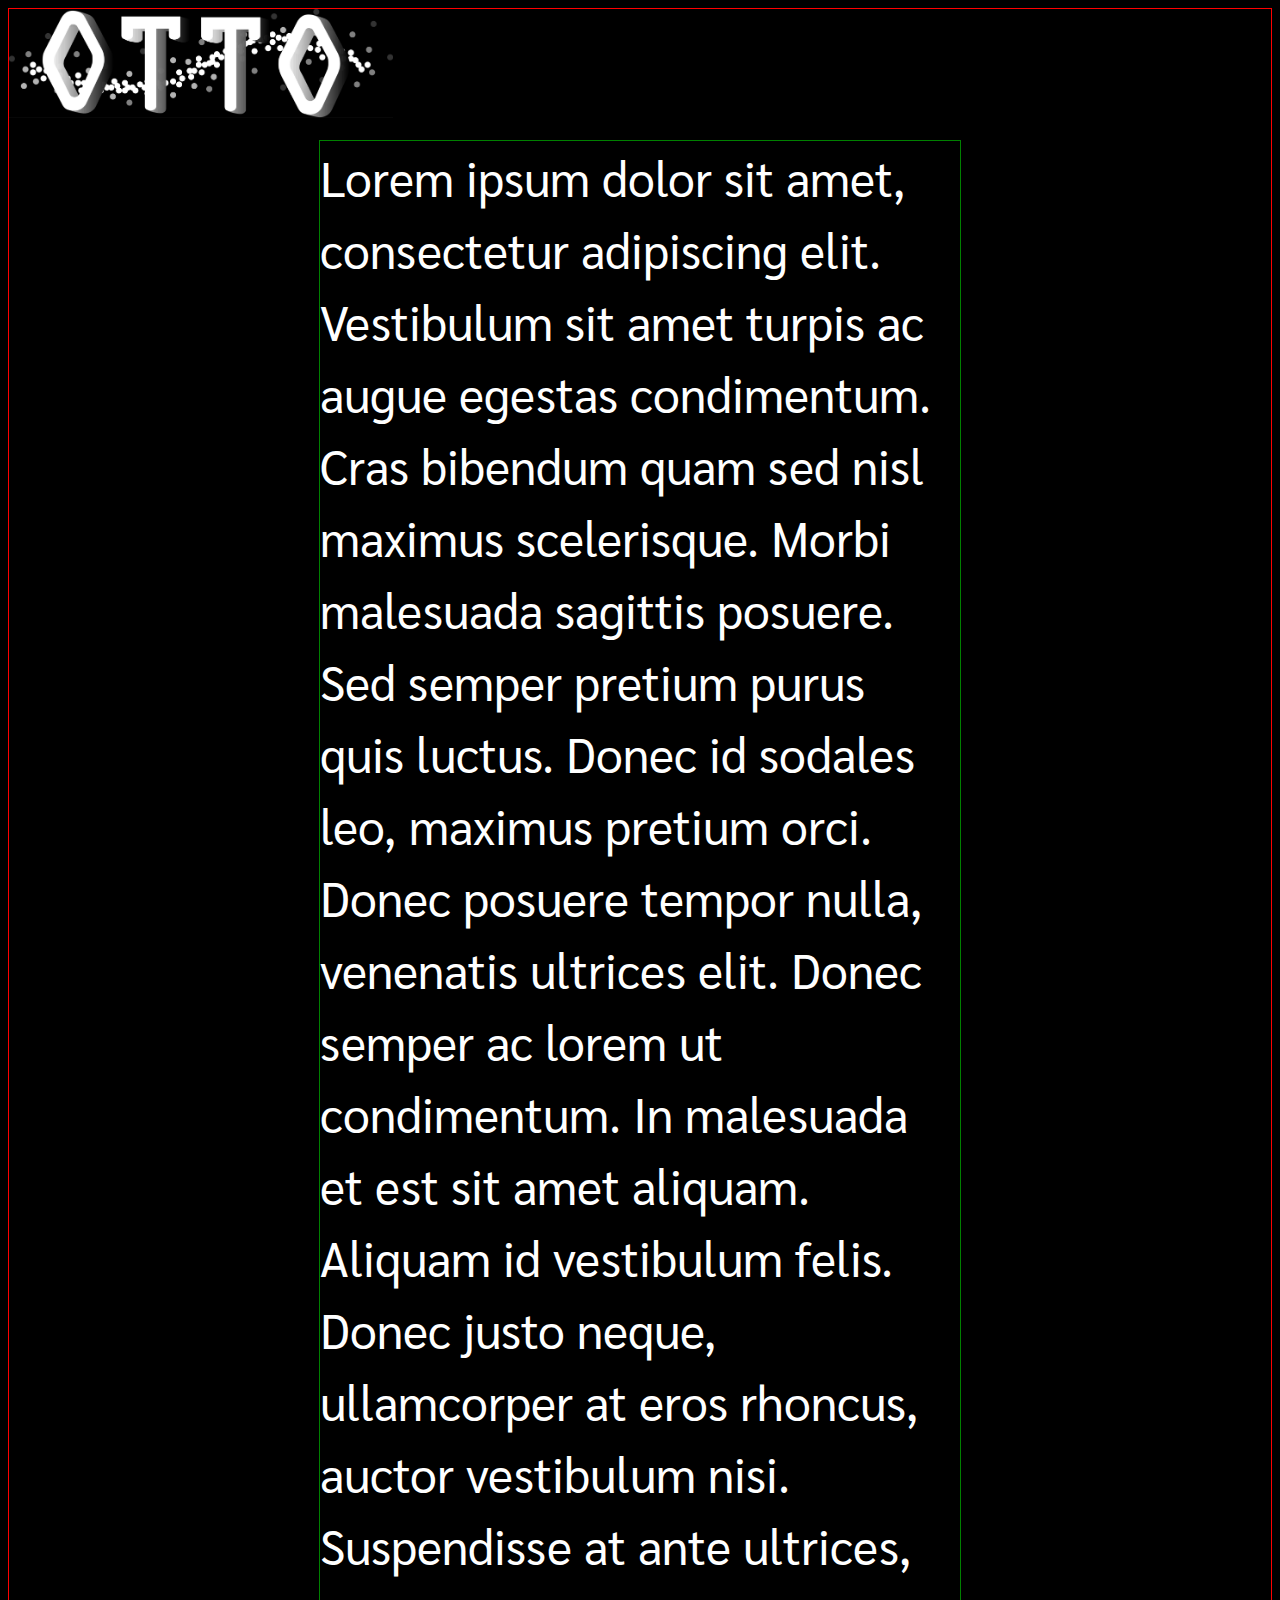
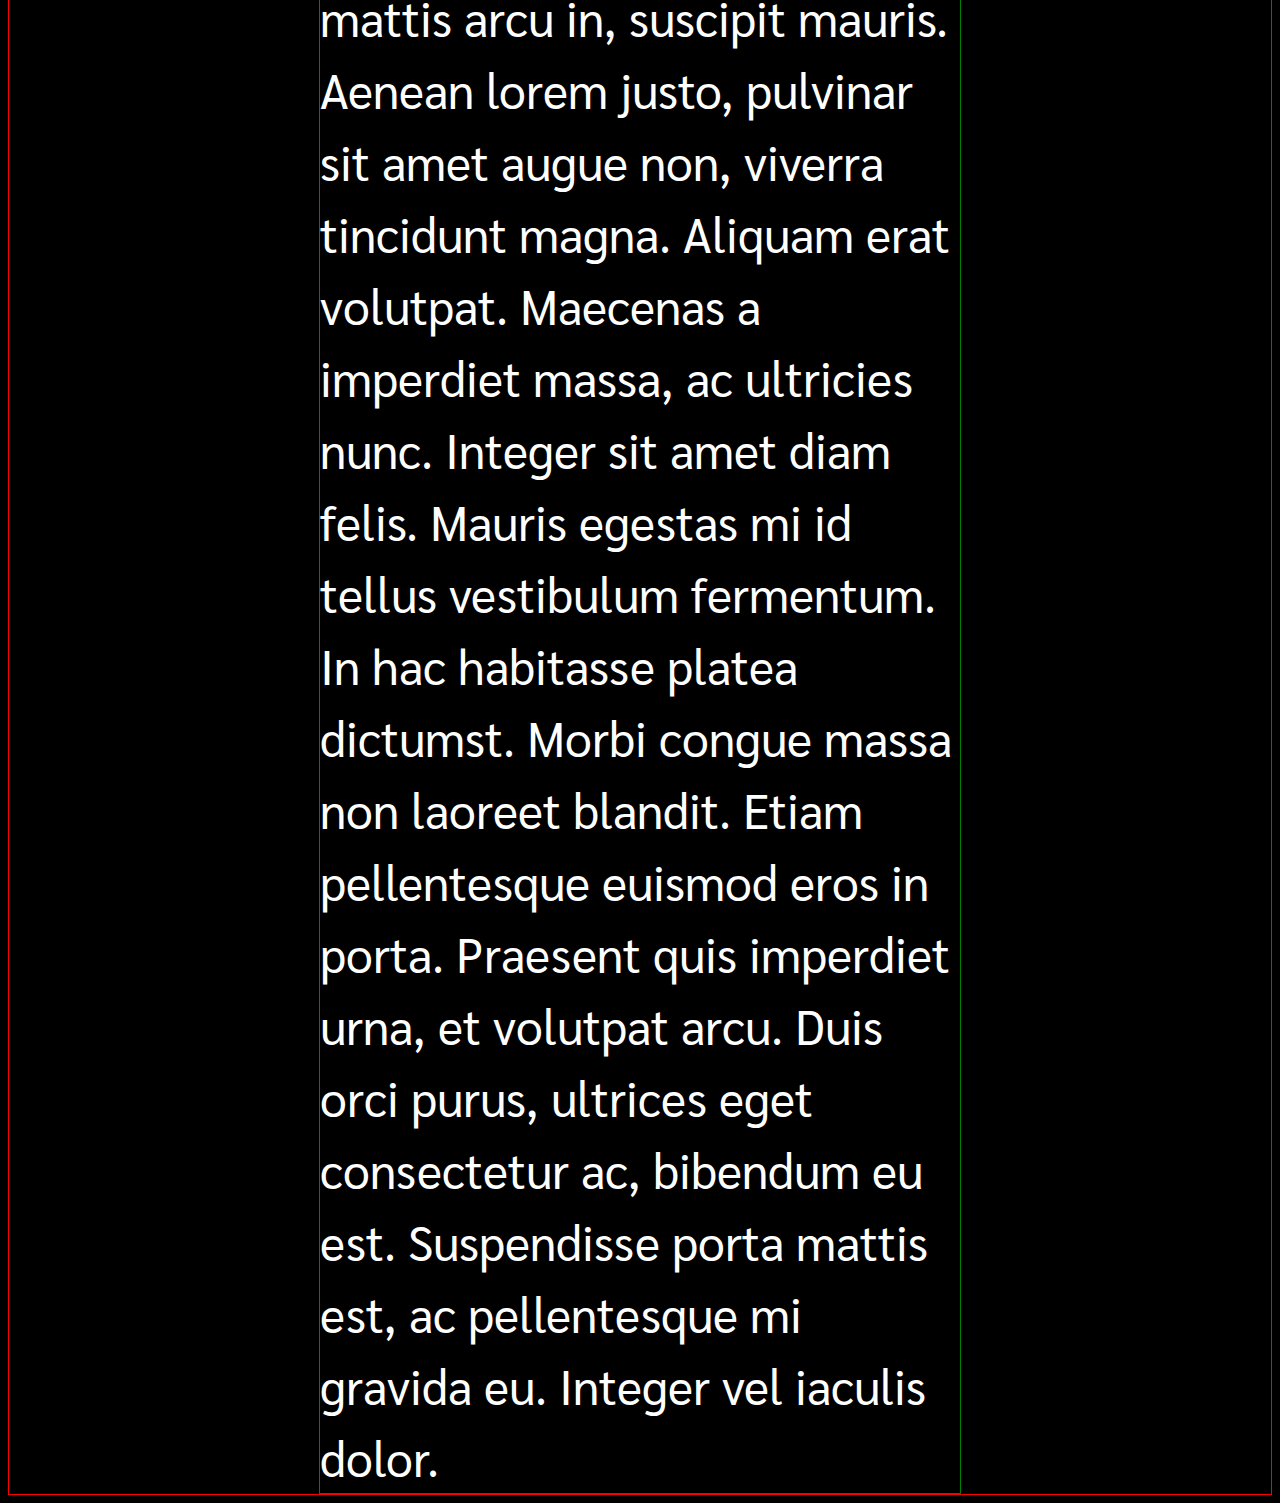
==== index.html @ 5e147bc5 "Add files via upload" ====
<!DOCTYPE html>
<html lang="fr">
  <head>
    <title>OTTO </title>
    <meta charset="UTF-8">
    <meta name="description" content="Otto, la mémoire perdue. OTTO, the forget memorie. Design Project. Application. Fondation Louis Vuitton. FLVlab.">
    <meta name="viewport" content="width=device-width, initial-scale=1">
    <meta name="keywords" content="OTTO. OTTO appliaction. OTTO la mémoire perdue.FlvLab.FLVLAB.flvlab. partenariat Fondation Louis Vuitton. DSAA option narration multimédia. DSAA jacques prévert.">
    <meta property="og:title" content="OTTO">
    <meta property="og:type" content="website">

    <link rel="stylesheet" href="style.css"/>
    <link rel="normalize" href="normalize.css"/>
    <link rel="shortcut icon" href="img/favicon.ico" />

    <link href="https://fonts.googleapis.com/css?family=Sarabun&display=swap" rel="stylesheet"> 
   
  </head>

  

<div id="section">

<img src="img/logo_final.jpg" alt="Mémoire"/><figcaption>OTTO</figcaption>


<p>  Lorem ipsum dolor sit amet, consectetur adipiscing elit. Vestibulum sit amet turpis ac augue egestas condimentum. Cras bibendum quam sed nisl maximus scelerisque. Morbi malesuada sagittis posuere. Sed semper pretium purus quis luctus. Donec id sodales leo, maximus pretium orci. Donec posuere tempor nulla, venenatis ultrices elit. Donec semper ac lorem ut condimentum. In malesuada et est sit amet aliquam. Aliquam id vestibulum felis. Donec justo neque, ullamcorper at eros rhoncus, auctor vestibulum nisi. Suspendisse at ante ultrices, mattis arcu in, suscipit mauris. Aenean lorem justo, pulvinar sit amet augue non, viverra tincidunt magna. Aliquam erat volutpat.

Maecenas a imperdiet massa, ac ultricies nunc. Integer sit amet diam felis. Mauris egestas mi id tellus vestibulum fermentum. In hac habitasse platea dictumst. Morbi congue massa non laoreet blandit. Etiam pellentesque euismod eros in porta. Praesent quis imperdiet urna, et volutpat arcu. Duis orci purus, ultrices eget consectetur ac, bibendum eu est. Suspendisse porta mattis est, ac pellentesque mi gravida eu. Integer vel iaculis dolor.  </P>


</div>



</html>
---- style.css ----
html {
background-color: black;
width: 100%;
margin:auto;

}


figcaption {
	opacity : 0%;
}


[id=section] {

border: 1px solid red;
margin: auto;
}


img {

width:30vw;
margin: auto;

}


p {
	font-family: 'Sarabun', sans-serif;
	font-size : 3em;
	line-height: 1.5em ;
	font-weight : normal;
	color: white;
	width: 50vw;
	margin: auto;
	border: 1px solid green;
}
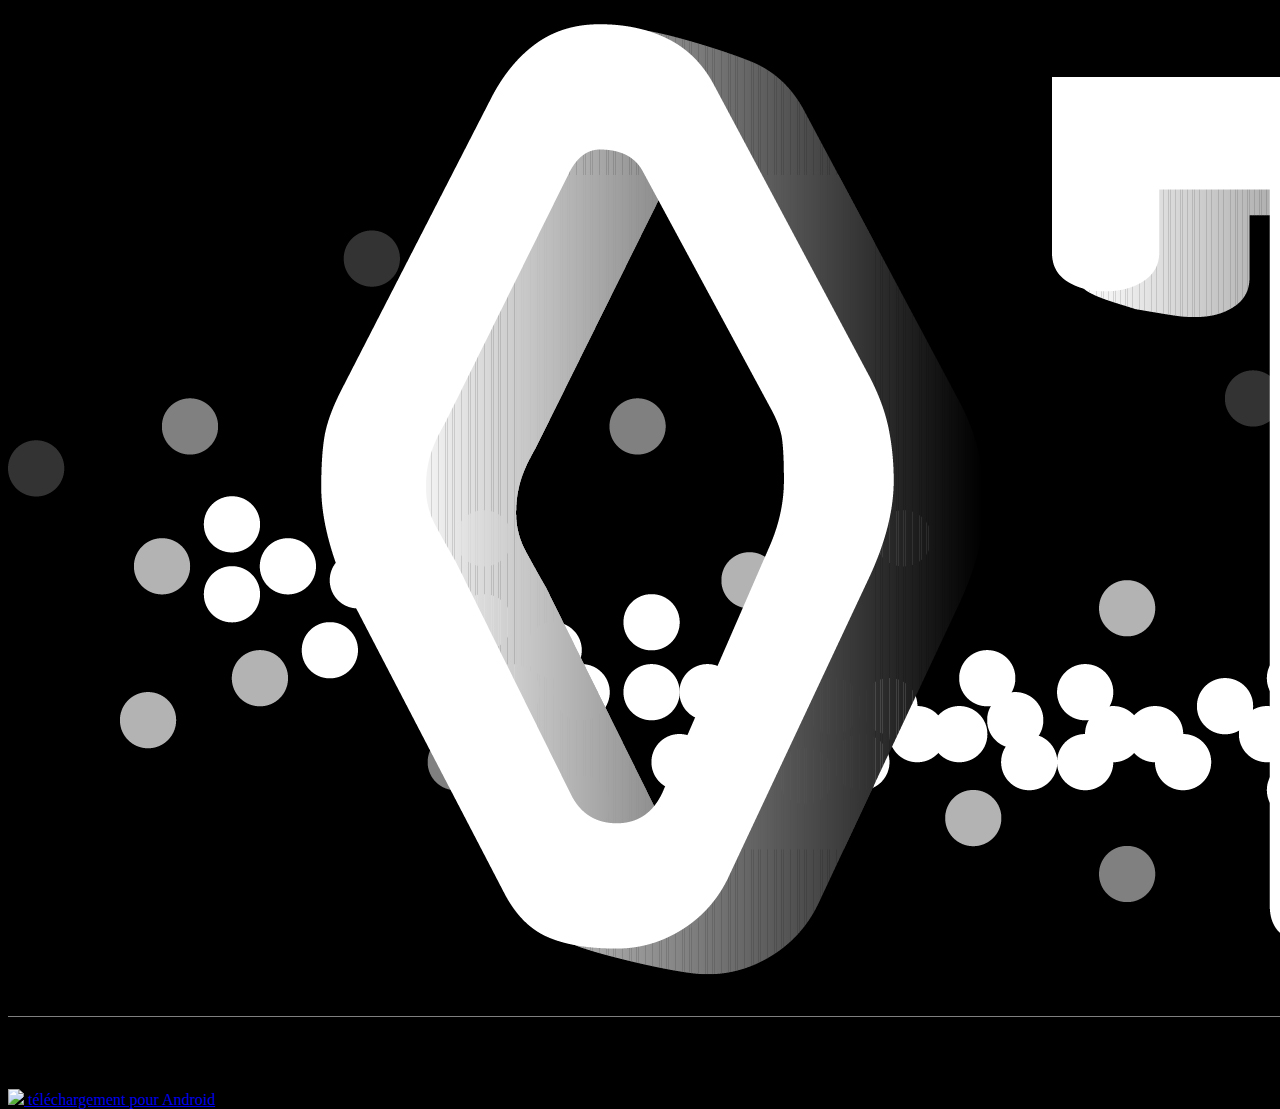
==== commit 34b88a09: "Update index.html" ====
--- a/index.html
+++ b/index.html
@@ -14,6 +14,7 @@
     <link rel="shortcut icon" href="img/favicon.ico" />
 
     <link href="https://fonts.googleapis.com/css?family=Sarabun&display=swap" rel="stylesheet"> 
+    <link href="https://fonts.googleapis.com/css?family=Sarabun:700&display=swap" rel="stylesheet"> 
    
   </head>
 
@@ -21,12 +22,32 @@
 
 <div id="section">
 
-<img src="img/logo_final.jpg" alt="Mémoire"/><figcaption>OTTO</figcaption>
 
 
-<p>  Lorem ipsum dolor sit amet, consectetur adipiscing elit. Vestibulum sit amet turpis ac augue egestas condimentum. Cras bibendum quam sed nisl maximus scelerisque. Morbi malesuada sagittis posuere. Sed semper pretium purus quis luctus. Donec id sodales leo, maximus pretium orci. Donec posuere tempor nulla, venenatis ultrices elit. Donec semper ac lorem ut condimentum. In malesuada et est sit amet aliquam. Aliquam id vestibulum felis. Donec justo neque, ullamcorper at eros rhoncus, auctor vestibulum nisi. Suspendisse at ante ultrices, mattis arcu in, suscipit mauris. Aenean lorem justo, pulvinar sit amet augue non, viverra tincidunt magna. Aliquam erat volutpat.
+<img id="logo" src="img/logo_final.jpg" alt="OTTO"/>
 
-Maecenas a imperdiet massa, ac ultricies nunc. Integer sit amet diam felis. Mauris egestas mi id tellus vestibulum fermentum. In hac habitasse platea dictumst. Morbi congue massa non laoreet blandit. Etiam pellentesque euismod eros in porta. Praesent quis imperdiet urna, et volutpat arcu. Duis orci purus, ultrices eget consectetur ac, bibendum eu est. Suspendisse porta mattis est, ac pellentesque mi gravida eu. Integer vel iaculis dolor.  </P>
+
+<p>  Vous pouvez télécharger l'application </br>"Otto, la mémoire perdue" sur le lien suivant, disponible pour android uniquement :
+</P>
+
+
+<p id="2">
+
+ <a href="http://dsaamultimedia-prevert.fr/wip/flv/otto.apk
+  "  > 
+<img id="charge"src="img/bouton2.png"/>
+téléchargement pour Android
+</a> 
+
+</p>
+
+
+
+
+
+
+
+
 
 
 </div>
--- a/style.css
+++ b/style.css
@@ -2,7 +2,12 @@
 html {
 background-color: black;
 width: 100%;
+height:98%;
 margin:auto;
+  background-image: url("img/anim.gif");
+  background-position: right bottom, left top;
+  background-repeat: no-repeat;
+  background-size: 100%;
 
 }
 
@@ -12,28 +17,77 @@
 }
 
 
+
+@media (max-width: 600px) {
+
 [id=section] {
 
-border: 1px solid red;
+width:100%;
+/*border: 1px solid red;*/
 margin: auto;
+
+
 }
 
 
-img {
+[id=logo] {
 
-width:30vw;
-margin: auto;
+width:47vw;
+/*border: 1px solid yellow;*/
 
 }
 
 
 p {
 	font-family: 'Sarabun', sans-serif;
-	font-size : 3em;
-	line-height: 1.5em ;
+	font-size : 0.78em;
+	line-height: 1.35em ;
 	font-weight : normal;
 	color: white;
-	width: 50vw;
-	margin: auto;
-	border: 1px solid green;
-}+	width: 80vw;
+	/*border: 1px solid green;*/
+	margin:auto;
+	margin-top: 10vh;
+}
+
+
+
+a {
+	text-decoration: none;
+	font-family: 'Sarabun', sans-serif;
+	color: white;
+	font-weight : bold;
+}
+
+
+a:hover {
+	text-decoration: underline ;
+	font-family: 'Sarabun', sans-serif;
+	color: white;
+	font-weight : bold;
+}
+
+
+
+[id=charge] {
+
+width: 8vw;
+padding-right:2vw;
+
+}
+
+
+
+[id=2]{
+
+margin-top:0vw;
+/*border: 1px solid green;*/
+}
+
+
+
+
+
+}/* fermeture querries*/ 
+
+
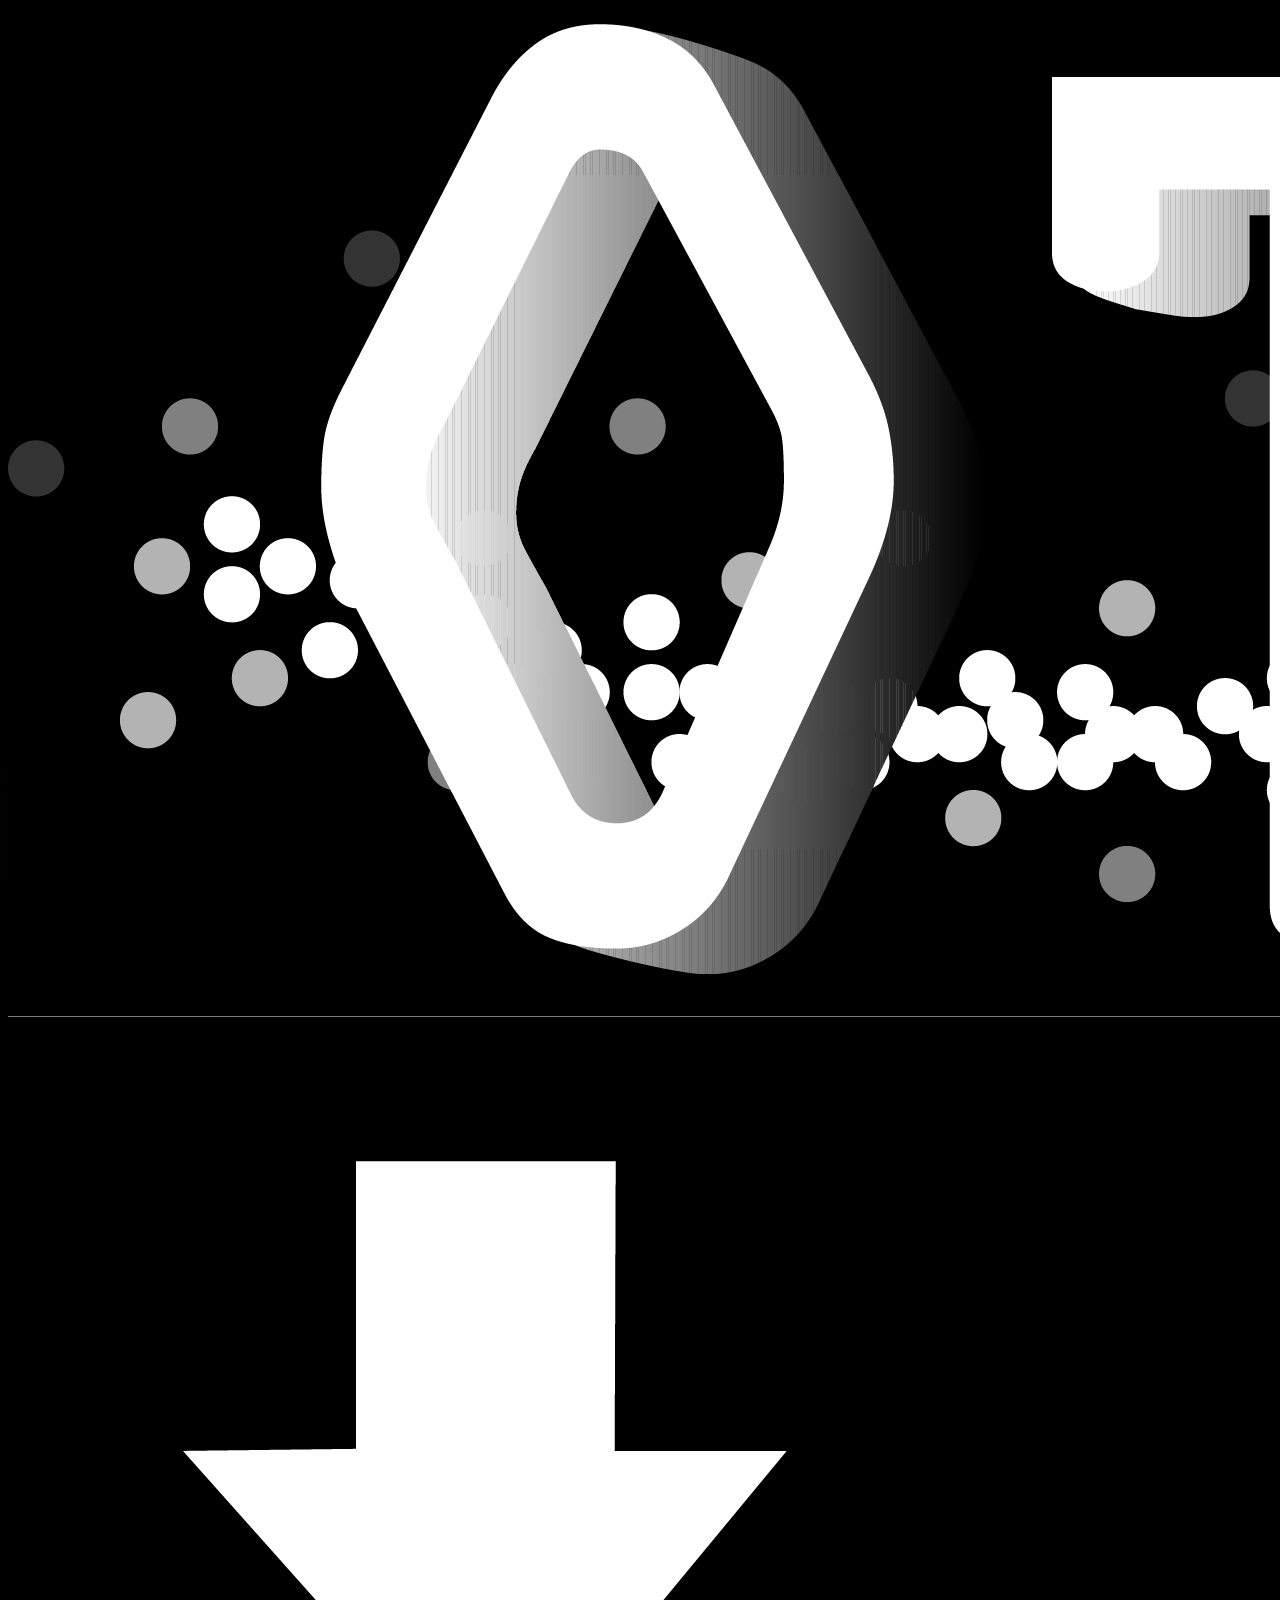
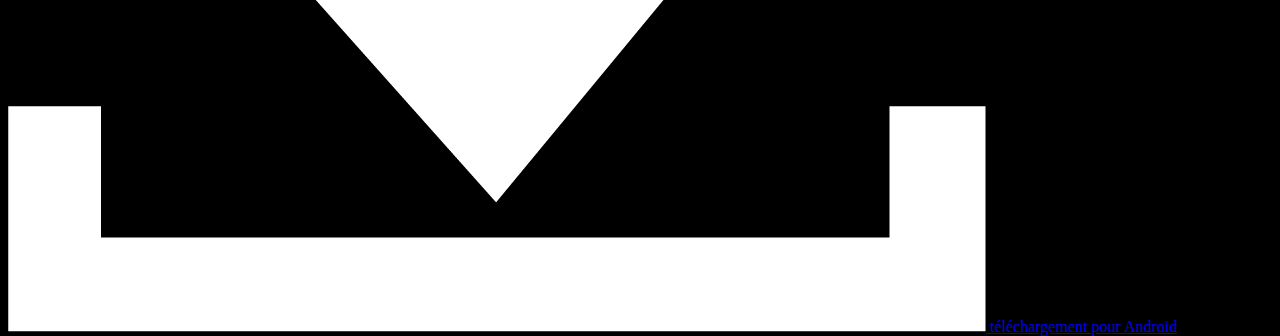
==== commit 6e97db15: "Update index.html" ====
--- a/index.html
+++ b/index.html
@@ -27,8 +27,11 @@
 <img id="logo" src="img/logo_final.jpg" alt="OTTO"/>
 
 
-<p>  Vous pouvez télécharger l'application </br>"Otto, la mémoire perdue" sur le lien suivant, disponible pour android uniquement :
-</P>
+<p>  Vous pouvez télécharger l'application </br>"Otto, la mémoire perdue" sur le lien ci-dessous (disponible pour android uniquement). </br>
+L'installation peut prendre quelques minutes. </br>
+Des paramètres d'accès à une source inconnue sont à accepter pour lancer l'appication. </br></br>
+Si vous rencontrez des difficultés à l'installation ou à la compréhension du jeux n'hésitez pas à nous retrouver à notre stand d'accueil qui se situe dans le hall de la Fondation. Bon jeu !
+</p>
 
 
 <p id="2">
--- a/style.css
+++ b/style.css
@@ -4,7 +4,7 @@
 width: 100%;
 height:98%;
 margin:auto;
-  background-image: url("img/anim.gif");
+  background-image: url("img/anim4.gif");
   background-position: right bottom, left top;
   background-repeat: no-repeat;
   background-size: 100%;
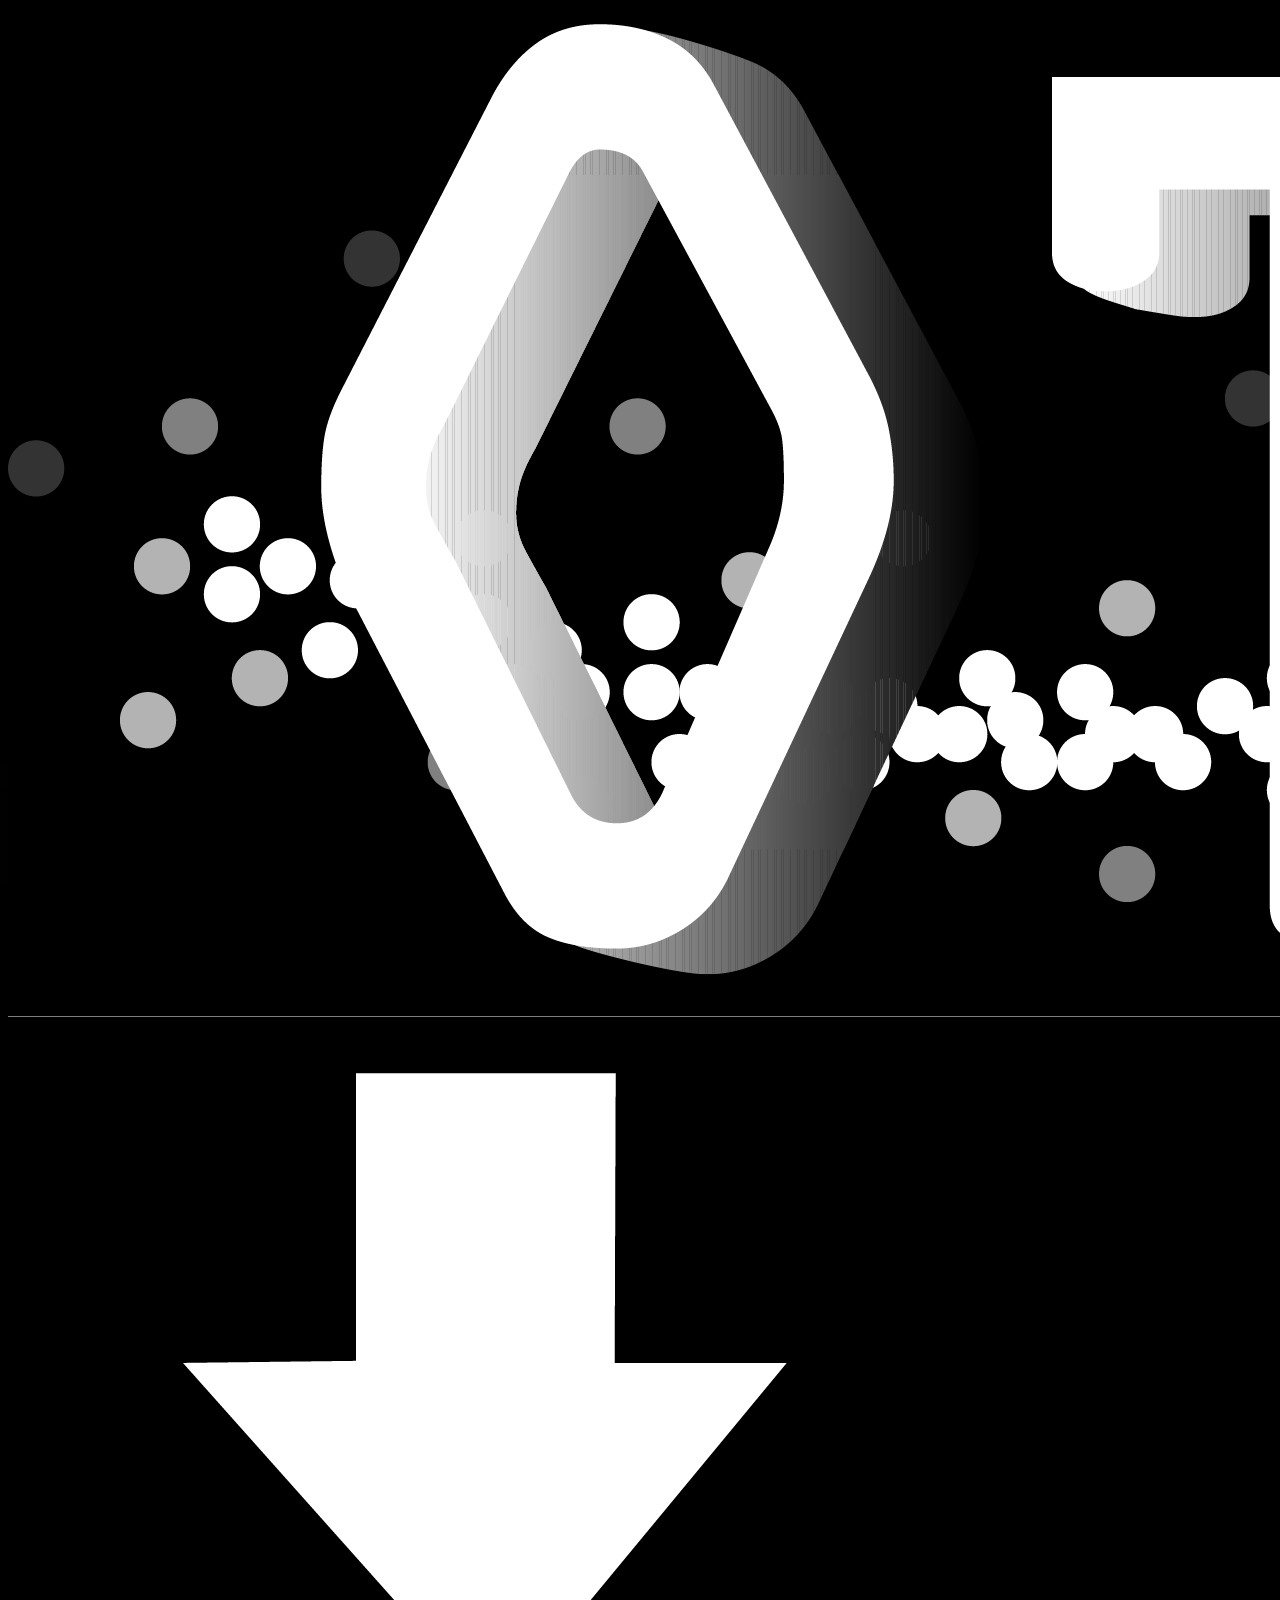
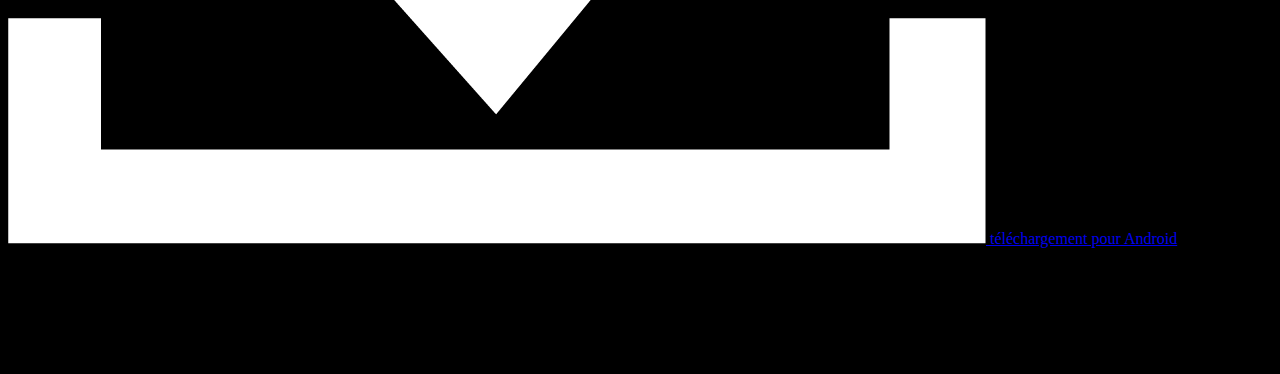
==== commit 9024217f: "Update index.html" ====
--- a/index.html
+++ b/index.html
@@ -27,29 +27,23 @@
 <img id="logo" src="img/logo_final.jpg" alt="OTTO"/>
 
 
-<p>  Vous pouvez télécharger l'application </br>"Otto, la mémoire perdue" sur le lien ci-dessous (disponible pour android uniquement). </br>
-L'installation peut prendre quelques minutes. </br>
-Des paramètres d'accès à une source inconnue sont à accepter pour lancer l'appication. </br></br>
-Si vous rencontrez des difficultés à l'installation ou à la compréhension du jeux n'hésitez pas à nous retrouver à notre stand d'accueil qui se situe dans le hall de la Fondation. Bon jeu !
-</p>
-
-
-<p id="2">
-
- <a href="http://dsaamultimedia-prevert.fr/wip/flv/otto.apk
+<p>  Vous pouvez télécharger l'application sur le lien ci-dessous (disponible pour android uniquement). 
+L'installation peut prendre quelques minutes. </br></br> <a href="http://dsaamultimedia-prevert.fr/wip/flv/otto.apk
   "  > 
 <img id="charge"src="img/bouton2.png"/>
 téléchargement pour Android
 </a> 
+</br></br>
+
+Vous pouvez rencontrer quelques difficultés :</br>
+- si votre téléphone refuse l'installation car sa mémoire est saturée </br>
+- si une autorisation de téléchargement est demandée, il faut l'accepter</br>
+- si votre téléphone vous met en garde car les sources ne sont pas sûr et que c'est une potentielle menace, il faut autoriser l'installation </br></br>
+
+
+Si vous rencontrez d'autres difficultés à l'installation ou à la compréhension du jeu n'hésitez pas à nous retrouver à notre stand d'accueil qui se situe dans le hall de la Fondation. Bon jeu !
 
 </p>
-
-
-
-
-
-
-
 
 
 
--- a/style.css
+++ b/style.css
@@ -40,15 +40,16 @@
 
 p {
 	font-family: 'Sarabun', sans-serif;
-	font-size : 0.78em;
-	line-height: 1.35em ;
+	font-size : 0.885em;
+	line-height: 1.5em ;
 	font-weight : normal;
 	color: white;
 	width: 80vw;
 	/*border: 1px solid green;*/
 	margin:auto;
-	margin-top: 10vh;
+	margin-top: 8vh;
 }
+
 
 
 
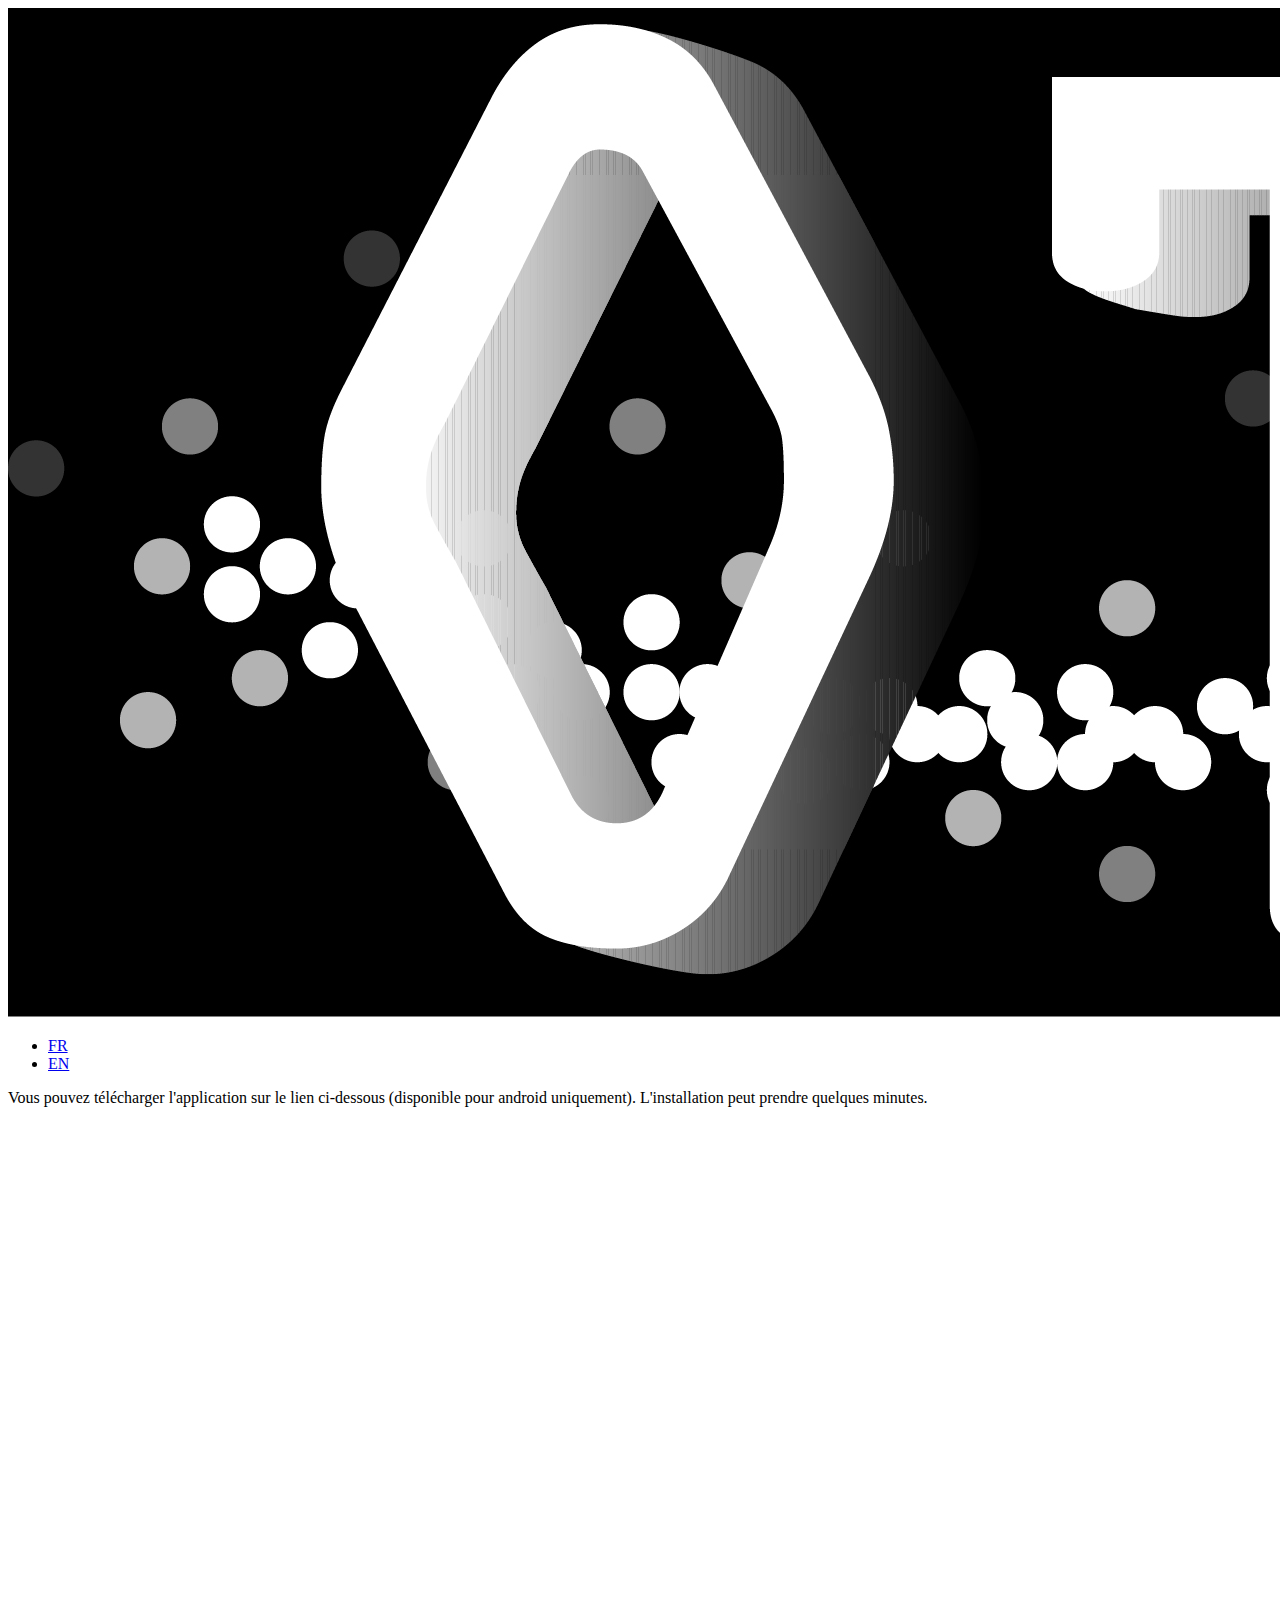
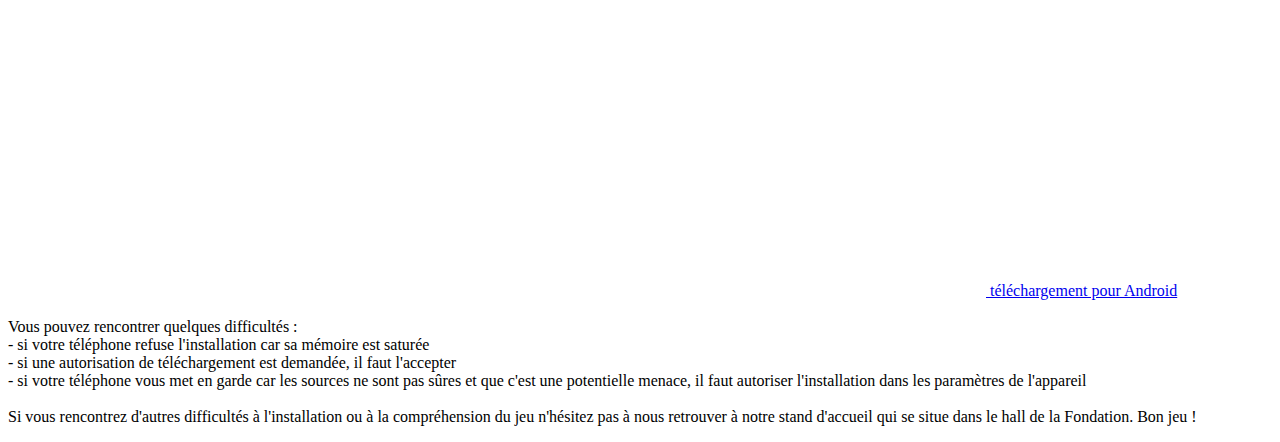
==== commit 6a356959: "Add files via upload" ====
--- a/index.html
+++ b/index.html
@@ -22,10 +22,21 @@
 
 <div id="section">
 
+ 
+<header>
 
 
 <img id="logo" src="img/logo_final.jpg" alt="OTTO"/>
 
+<nav>
+<ul>
+   <li> <a href="index.html" alt="index"> FR </a> </li>
+    <li> <a href="engl.html" alt="english"> EN </a></li>
+</ul>
+
+</nav> 
+
+</header>
 
 <p>  Vous pouvez télécharger l'application sur le lien ci-dessous (disponible pour android uniquement). 
 L'installation peut prendre quelques minutes. </br></br> <a href="http://dsaamultimedia-prevert.fr/wip/flv/otto.apk
@@ -38,15 +49,13 @@
 Vous pouvez rencontrer quelques difficultés :</br>
 - si votre téléphone refuse l'installation car sa mémoire est saturée </br>
 - si une autorisation de téléchargement est demandée, il faut l'accepter</br>
-- si votre téléphone vous met en garde car les sources ne sont pas sûr et que c'est une potentielle menace, il faut autoriser l'installation </br></br>
+- si votre téléphone vous met en garde car les sources ne sont pas sûres et que c'est une potentielle menace, il faut autoriser l'installation dans les paramètres de l'appareil </br></br>
 
 
 Si vous rencontrez d'autres difficultés à l'installation ou à la compréhension du jeu n'hésitez pas à nous retrouver à notre stand d'accueil qui se situe dans le hall de la Fondation. Bon jeu !
 
 </p>
 
-
-
 </div>
 
 
